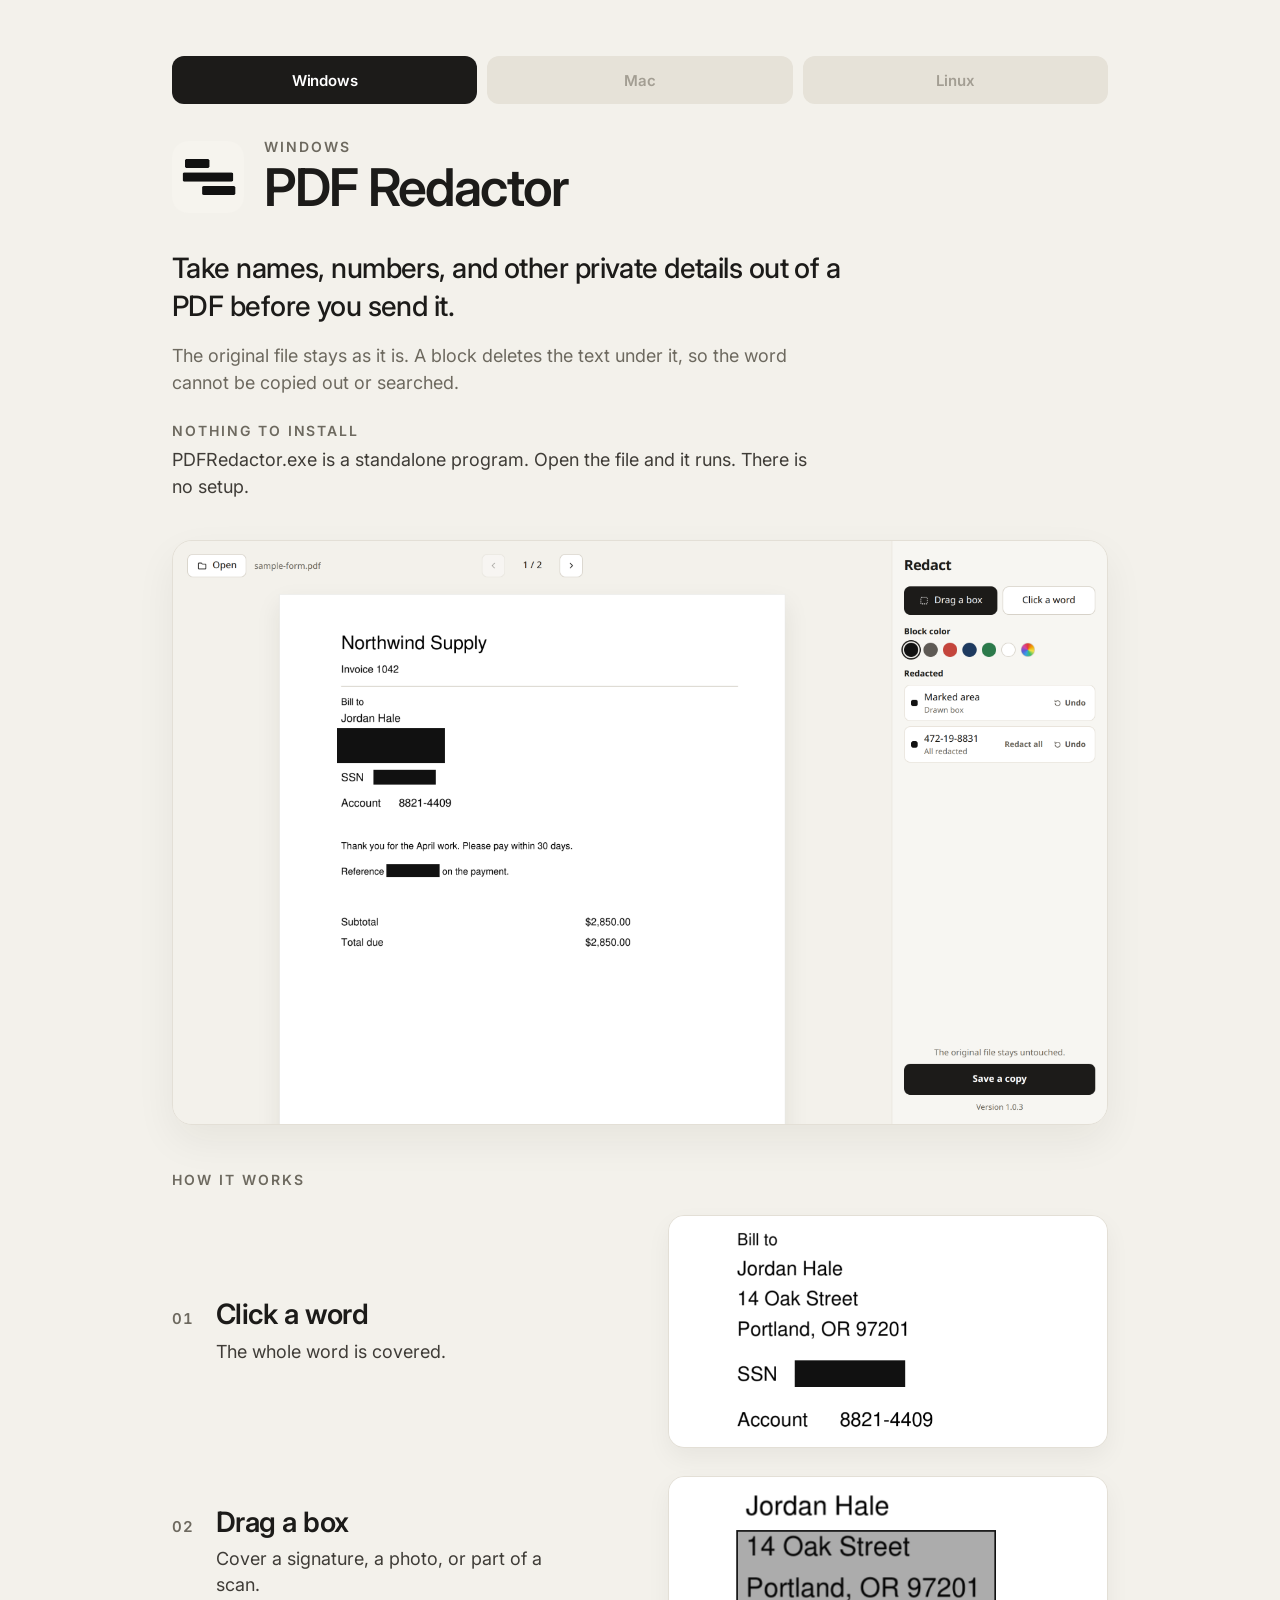
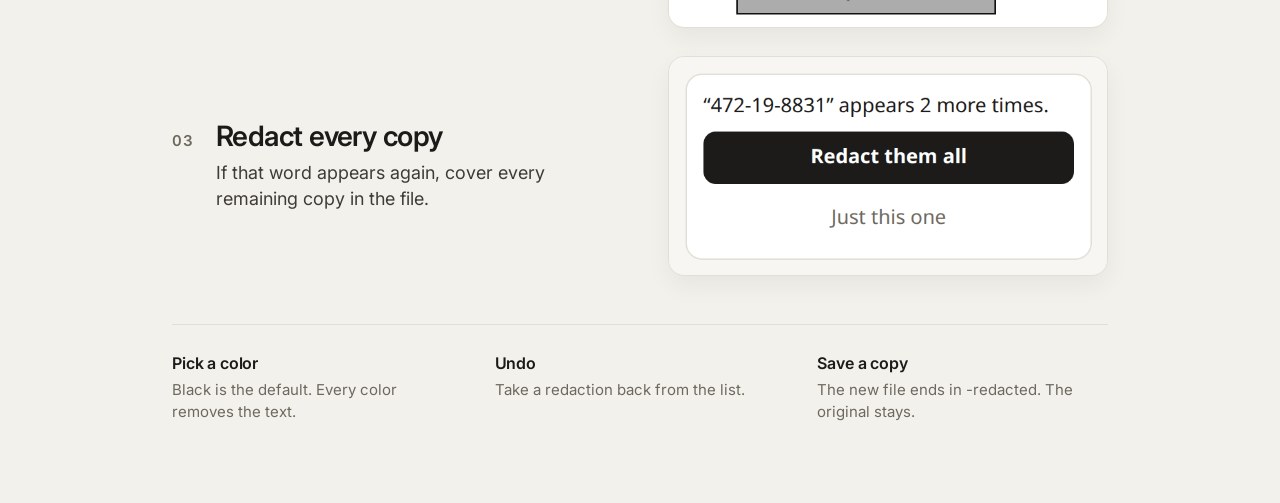
==== docs/index.html @ b8cb360b "Add a GitHub Pages site from the one-pager. Windows downloads the release. Mac and Linux are shown a" ====
<!DOCTYPE html>
<html lang="en">
<head>
  <meta charset="utf-8" />
  <meta name="viewport" content="width=device-width, initial-scale=1" />
  <title>PDF Redactor</title>
  <meta name="description" content="Take names, numbers, and other private details out of a PDF. PDF Redactor is a standalone Windows program. Nothing to install." />
  <link rel="icon" href="images/icon.png" />
  <link rel="preconnect" href="https://fonts.googleapis.com" />
  <link rel="preconnect" href="https://fonts.gstatic.com" crossorigin />
  <link href="https://fonts.googleapis.com/css2?family=Inter:wght@400;500;600&display=swap" rel="stylesheet" />
  <style>
    * { box-sizing: border-box; margin: 0; padding: 0; }

    html, body {
      background: #f3f1eb;
      color: #1c1b19;
      font-family: Inter, "Segoe UI", sans-serif;
    }

    .page {
      max-width: 1080px;
      margin: 0 auto;
      padding: 28px 20px 64px;
    }

    .downloads {
      display: grid;
      grid-template-columns: repeat(3, minmax(0, 1fr));
      gap: 10px;
    }

    .dl {
      display: flex;
      align-items: center;
      justify-content: center;
      min-height: 48px;
      padding: 12px 16px;
      border-radius: 12px;
      border: 1px solid transparent;
      font: inherit;
      font-size: 15px;
      font-weight: 600;
      letter-spacing: -0.01em;
      text-decoration: none;
      line-height: 1;
    }

    a.dl {
      background: #1c1b19;
      color: #fff;
    }

    a.dl:hover { background: #2c2b28; }

    .dl:disabled {
      background: #e6e2d8;
      color: #a39e93;
      cursor: default;
    }

    .mast {
      display: flex;
      align-items: center;
      gap: 20px;
      margin-top: 36px;
    }

    .mast img {
      width: 72px;
      height: 72px;
      border-radius: 16px;
      display: block;
    }

    .kicker, .section-label {
      font-size: 14px;
      font-weight: 600;
      letter-spacing: 0.14em;
      text-transform: uppercase;
      color: #6d695f;
      line-height: 1;
    }

    h1 {
      margin-top: 8px;
      font-size: 52px;
      font-weight: 600;
      letter-spacing: -0.035em;
      line-height: 1;
    }

    .lede {
      margin-top: 36px;
      max-width: 720px;
      font-size: 28px;
      font-weight: 500;
      letter-spacing: -0.02em;
      line-height: 1.35;
    }

    .support {
      margin-top: 16px;
      max-width: 640px;
      font-size: 18px;
      line-height: 1.5;
      color: #6d695f;
    }

    .run { margin-top: 28px; }

    .run-copy {
      margin-top: 8px;
      max-width: 640px;
      font-size: 18px;
      line-height: 1.5;
      color: #3f3c37;
    }

    .hero {
      margin-top: 40px;
      width: 100%;
      display: block;
      border-radius: 20px;
      border: 1px solid #e3dfd6;
      box-shadow: 0 16px 40px rgba(28, 27, 25, 0.06);
    }

    .section { margin-top: 48px; }

    .step {
      margin-top: 28px;
      display: grid;
      grid-template-columns: minmax(0, 1fr) minmax(240px, 440px);
      column-gap: 36px;
      align-items: center;
    }

    .head {
      display: flex;
      align-items: baseline;
      gap: 16px;
    }

    .num {
      flex: 0 0 28px;
      font-size: 15px;
      font-weight: 600;
      letter-spacing: 0.04em;
      color: #6d695f;
      font-variant-numeric: tabular-nums;
    }

    .step h2 {
      font-size: 28px;
      font-weight: 600;
      letter-spacing: -0.02em;
      line-height: 1.15;
    }

    .step .copy > p {
      margin-top: 8px;
      margin-left: 44px;
      max-width: 340px;
      font-size: 18px;
      line-height: 1.45;
      color: #3f3c37;
    }

    .step img {
      width: 100%;
      height: auto;
      display: block;
      border-radius: 16px;
      border: 1px solid #e3dfd6;
      background: #fff;
      box-shadow: 0 10px 24px rgba(28, 27, 25, 0.05);
    }

    .facts {
      margin-top: 48px;
      padding-top: 28px;
      border-top: 1px solid #e3dfd6;
      display: grid;
      grid-template-columns: 1fr 1fr 1fr;
      column-gap: 32px;
    }

    .facts h3 {
      font-size: 16px;
      font-weight: 600;
      letter-spacing: -0.01em;
      line-height: 1.3;
    }

    .facts p {
      margin-top: 6px;
      font-size: 15px;
      line-height: 1.45;
      color: #6d695f;
    }

    @media (max-width: 800px) {
      h1 { font-size: 40px; }
      .lede { font-size: 24px; }
      .step {
        grid-template-columns: 1fr;
        row-gap: 16px;
      }
      .facts {
        grid-template-columns: 1fr;
        row-gap: 22px;
      }
    }

    @media (min-width: 900px) {
      .page { padding: 56px 72px 80px; }
    }
  </style>
</head>
<body>
  <main class="page">
    <nav class="downloads" aria-label="Download">
      <a class="dl" href="https://github.com/regenerous/pdf-redactor/releases/latest/download/PDFRedactor.exe">Windows</a>
      <button class="dl" type="button" disabled aria-label="Mac, not available yet">Mac</button>
      <button class="dl" type="button" disabled aria-label="Linux, not available yet">Linux</button>
    </nav>

    <header class="mast">
      <img src="images/icon.png" alt="" />
      <div>
        <p class="kicker">Windows</p>
        <h1>PDF Redactor</h1>
      </div>
    </header>

    <p class="lede">Take names, numbers, and other private details out of a PDF before you send it.</p>
    <p class="support">The original file stays as it is. A block deletes the text under it, so the word cannot be copied out or searched.</p>

    <div class="run">
      <p class="section-label">Nothing to install</p>
      <p class="run-copy">PDFRedactor.exe is a standalone program. Open the file and it runs. There is no setup.</p>
    </div>

    <img class="hero" src="images/hero.png" alt="PDF Redactor open on an invoice. Black blocks cover an address, a social security number, and the same number in a reference line. The side panel lists each redaction." />

    <section class="section">
      <p class="section-label">How it works</p>

      <article class="step">
        <div class="copy">
          <div class="head">
            <p class="num">01</p>
            <h2>Click a word</h2>
          </div>
          <p>The whole word is covered.</p>
        </div>
        <img src="images/click.png" alt="An invoice address with the social security number covered by a black block." />
      </article>

      <article class="step">
        <div class="copy">
          <div class="head">
            <p class="num">02</p>
            <h2>Drag a box</h2>
          </div>
          <p>Cover a signature, a photo, or part of a scan.</p>
        </div>
        <img src="images/drag.png" alt="A box being dragged over a street address, with the name left visible above it." />
      </article>

      <article class="step">
        <div class="copy">
          <div class="head">
            <p class="num">03</p>
            <h2>Redact every copy</h2>
          </div>
          <p>If that word appears again, cover every remaining copy in the file.</p>
        </div>
        <img src="images/copies.png" alt="A prompt saying a number appears 2 more times, with a button to redact them all." />
      </article>
    </section>

    <section class="facts">
      <div>
        <h3>Pick a color</h3>
        <p>Black is the default. Every color removes the text.</p>
      </div>
      <div>
        <h3>Undo</h3>
        <p>Take a redaction back from the list.</p>
      </div>
      <div>
        <h3>Save a copy</h3>
        <p>The new file ends in -redacted. The original stays.</p>
      </div>
    </section>
  </main>
</body>
</html>
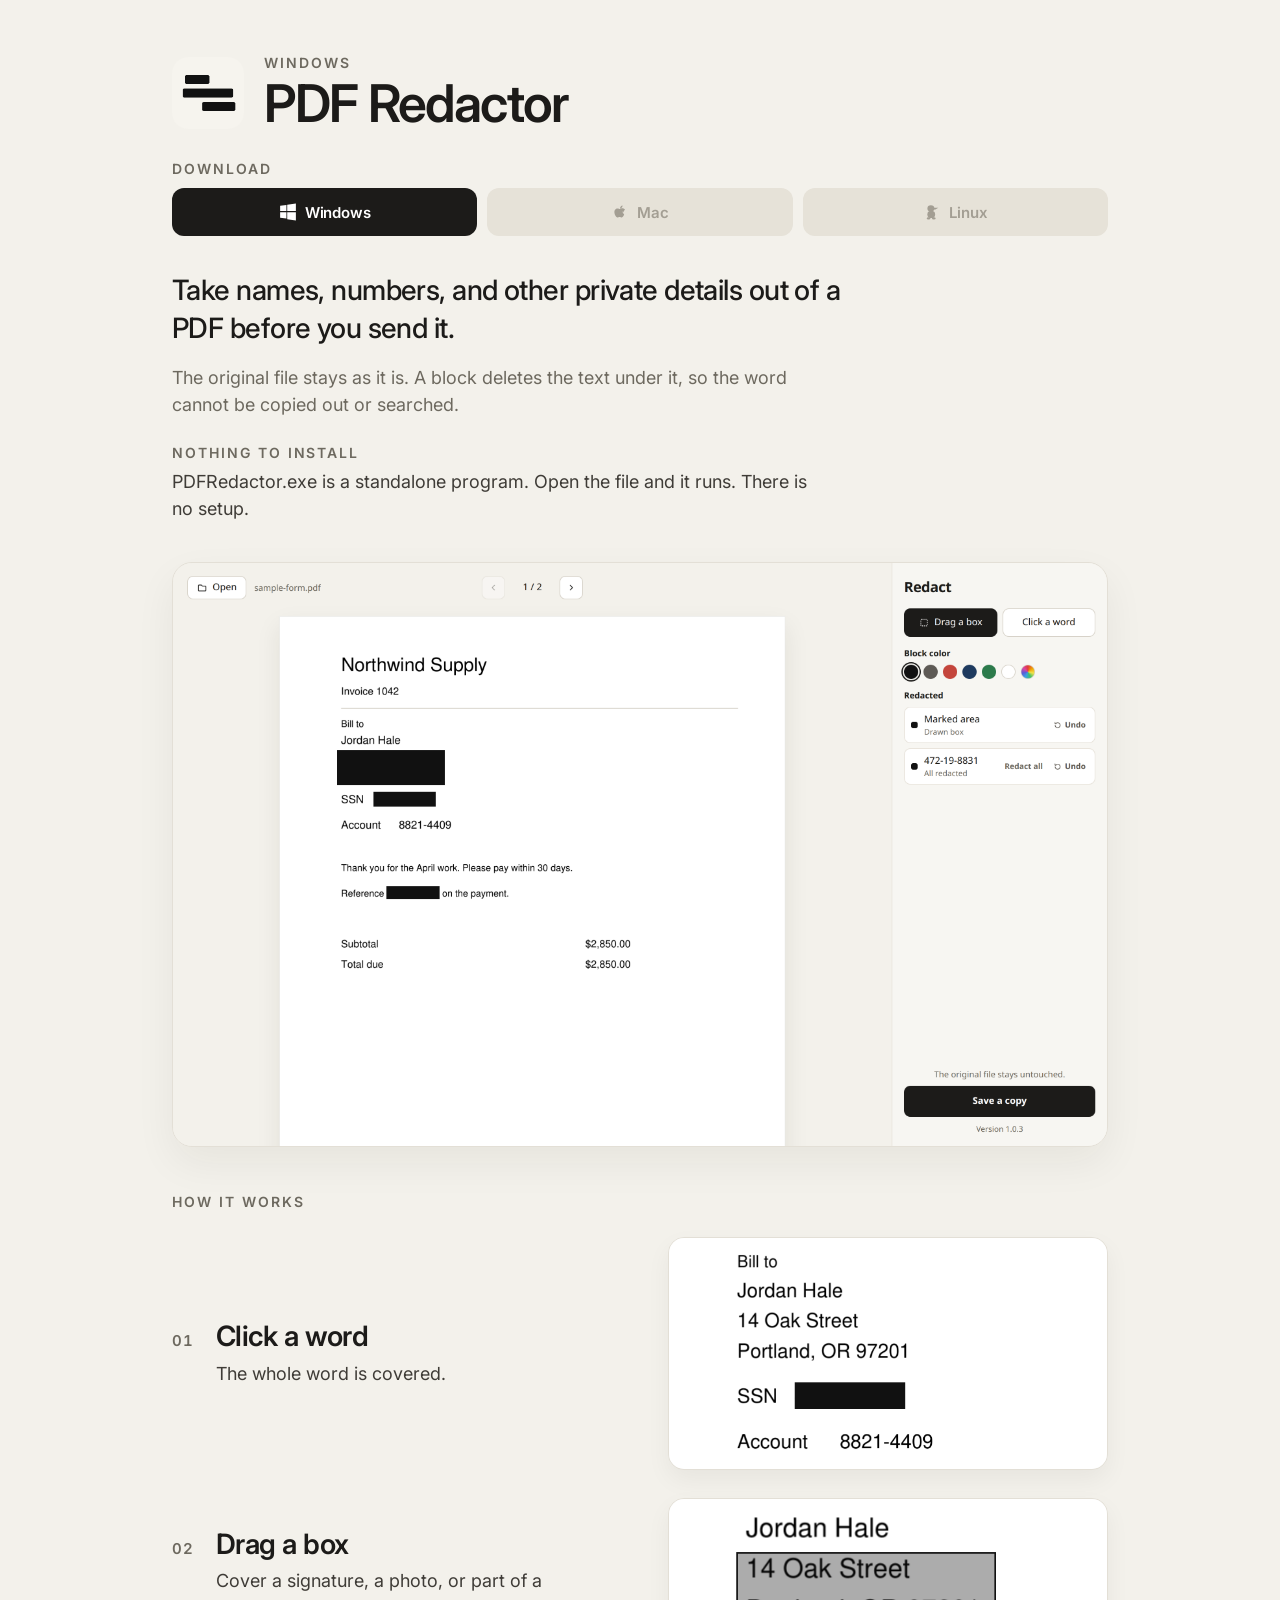
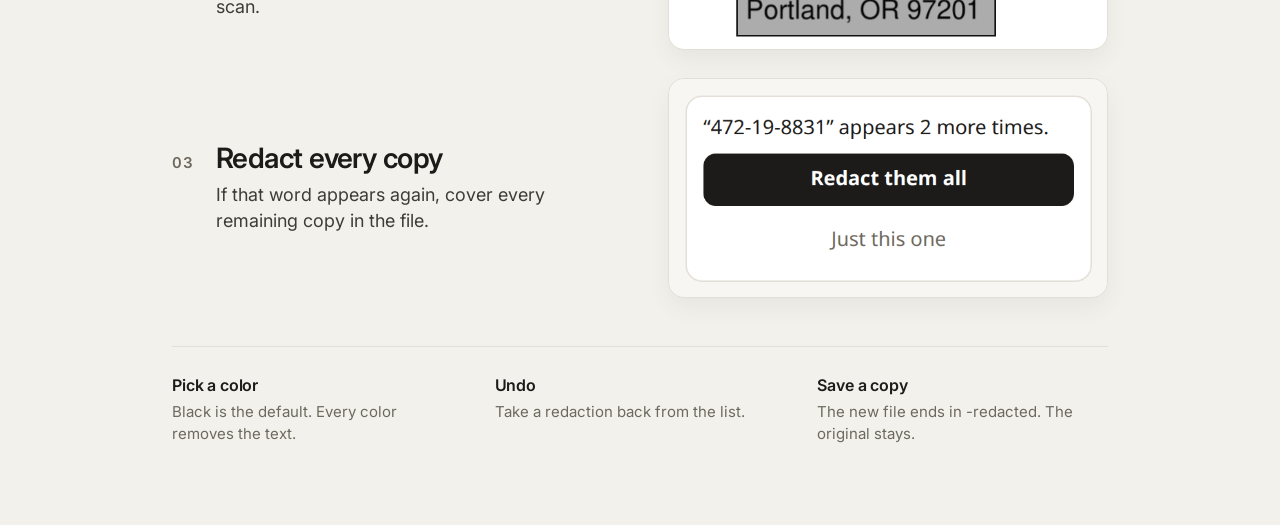
==== commit f703d5a8: "Move the download buttons under the title. Each one is labeled Download and shows a Windows, Mac, or" ====
--- a/docs/index.html
+++ b/docs/index.html
@@ -24,16 +24,20 @@
       padding: 28px 20px 64px;
     }
 
+    .downloads-block { margin-top: 32px; }
+
     .downloads {
       display: grid;
       grid-template-columns: repeat(3, minmax(0, 1fr));
       gap: 10px;
+      margin-top: 12px;
     }
 
     .dl {
       display: flex;
       align-items: center;
       justify-content: center;
+      gap: 8px;
       min-height: 48px;
       padding: 12px 16px;
       border-radius: 12px;
@@ -46,6 +50,13 @@
       line-height: 1;
     }
 
+    .dl svg {
+      width: 18px;
+      height: 18px;
+      flex: 0 0 auto;
+      display: block;
+    }
+
     a.dl {
       background: #1c1b19;
       color: #fff;
@@ -63,7 +74,6 @@
       display: flex;
       align-items: center;
       gap: 20px;
-      margin-top: 36px;
     }
 
     .mast img {
@@ -220,12 +230,6 @@
 </head>
 <body>
   <main class="page">
-    <nav class="downloads" aria-label="Download">
-      <a class="dl" href="https://github.com/regenerous/pdf-redactor/releases/latest/download/PDFRedactor.exe">Windows</a>
-      <button class="dl" type="button" disabled aria-label="Mac, not available yet">Mac</button>
-      <button class="dl" type="button" disabled aria-label="Linux, not available yet">Linux</button>
-    </nav>
-
     <header class="mast">
       <img src="images/icon.png" alt="" />
       <div>
@@ -233,6 +237,30 @@
         <h1>PDF Redactor</h1>
       </div>
     </header>
+
+    <section class="downloads-block">
+      <h2 class="section-label">Download</h2>
+      <nav class="downloads" aria-label="Download">
+        <a class="dl" href="https://github.com/regenerous/pdf-redactor/releases/latest/download/PDFRedactor.exe">
+          <svg viewBox="0 0 16 16" aria-hidden="true"><path fill="currentColor" d="M1 2.5 6.6 1.7v5.5H1V2.5zm6.3-.9L15 .4v6.8H7.3V1.6zM1 8.3h5.6v5.5L1 13V8.3zm6.3 0H15v7.3l-7.7-1.1V8.3z"/></svg>
+          Windows
+        </a>
+        <button class="dl" type="button" disabled aria-label="Mac, not available yet">
+          <svg viewBox="0 0 16 16" aria-hidden="true"><path fill="currentColor" d="M11.1 8.4c0-1.6 1.3-2.3 1.4-2.4-.8-1.1-1.9-1.3-2.3-1.3-1-.1-1.9.6-2.4.6-.5 0-1.3-.6-2.1-.5-.9 0-1.8.5-2.3 1.4-.9 1.6-.2 4 .7 5.3.4.6 1 1.3 1.7 1.3.7 0 .9-.4 1.8-.4s1.1.4 1.8.4 1.2-.6 1.6-1.3c.5-.8.7-1.5.7-1.6s-1.4-.5-1.6-2.5zM9.7 4.1c.4-.5.6-1.1.6-1.8-.6 0-1.2.4-1.6.9-.3.4-.7 1.1-.6 1.7.6 0 1.2-.4 1.6-.8z"/></svg>
+          Mac
+        </button>
+        <button class="dl" type="button" disabled aria-label="Linux, not available yet">
+          <svg viewBox="0 0 24 24" aria-hidden="true">
+            <ellipse cx="10.5" cy="7.2" rx="4.6" ry="4.2" fill="currentColor" />
+            <path fill="currentColor" d="M14.2 6.2h6.2L16.6 8.8h-2.4z" />
+            <ellipse cx="11" cy="15.2" rx="5.2" ry="4.8" fill="currentColor" />
+            <ellipse cx="7.4" cy="20.6" rx="2.5" ry="1.5" fill="currentColor" />
+            <ellipse cx="14.4" cy="20.6" rx="2.5" ry="1.5" fill="currentColor" />
+          </svg>
+          Linux
+        </button>
+      </nav>
+    </section>
 
     <p class="lede">Take names, numbers, and other private details out of a PDF before you send it.</p>
     <p class="support">The original file stays as it is. A block deletes the text under it, so the word cannot be copied out or searched.</p>
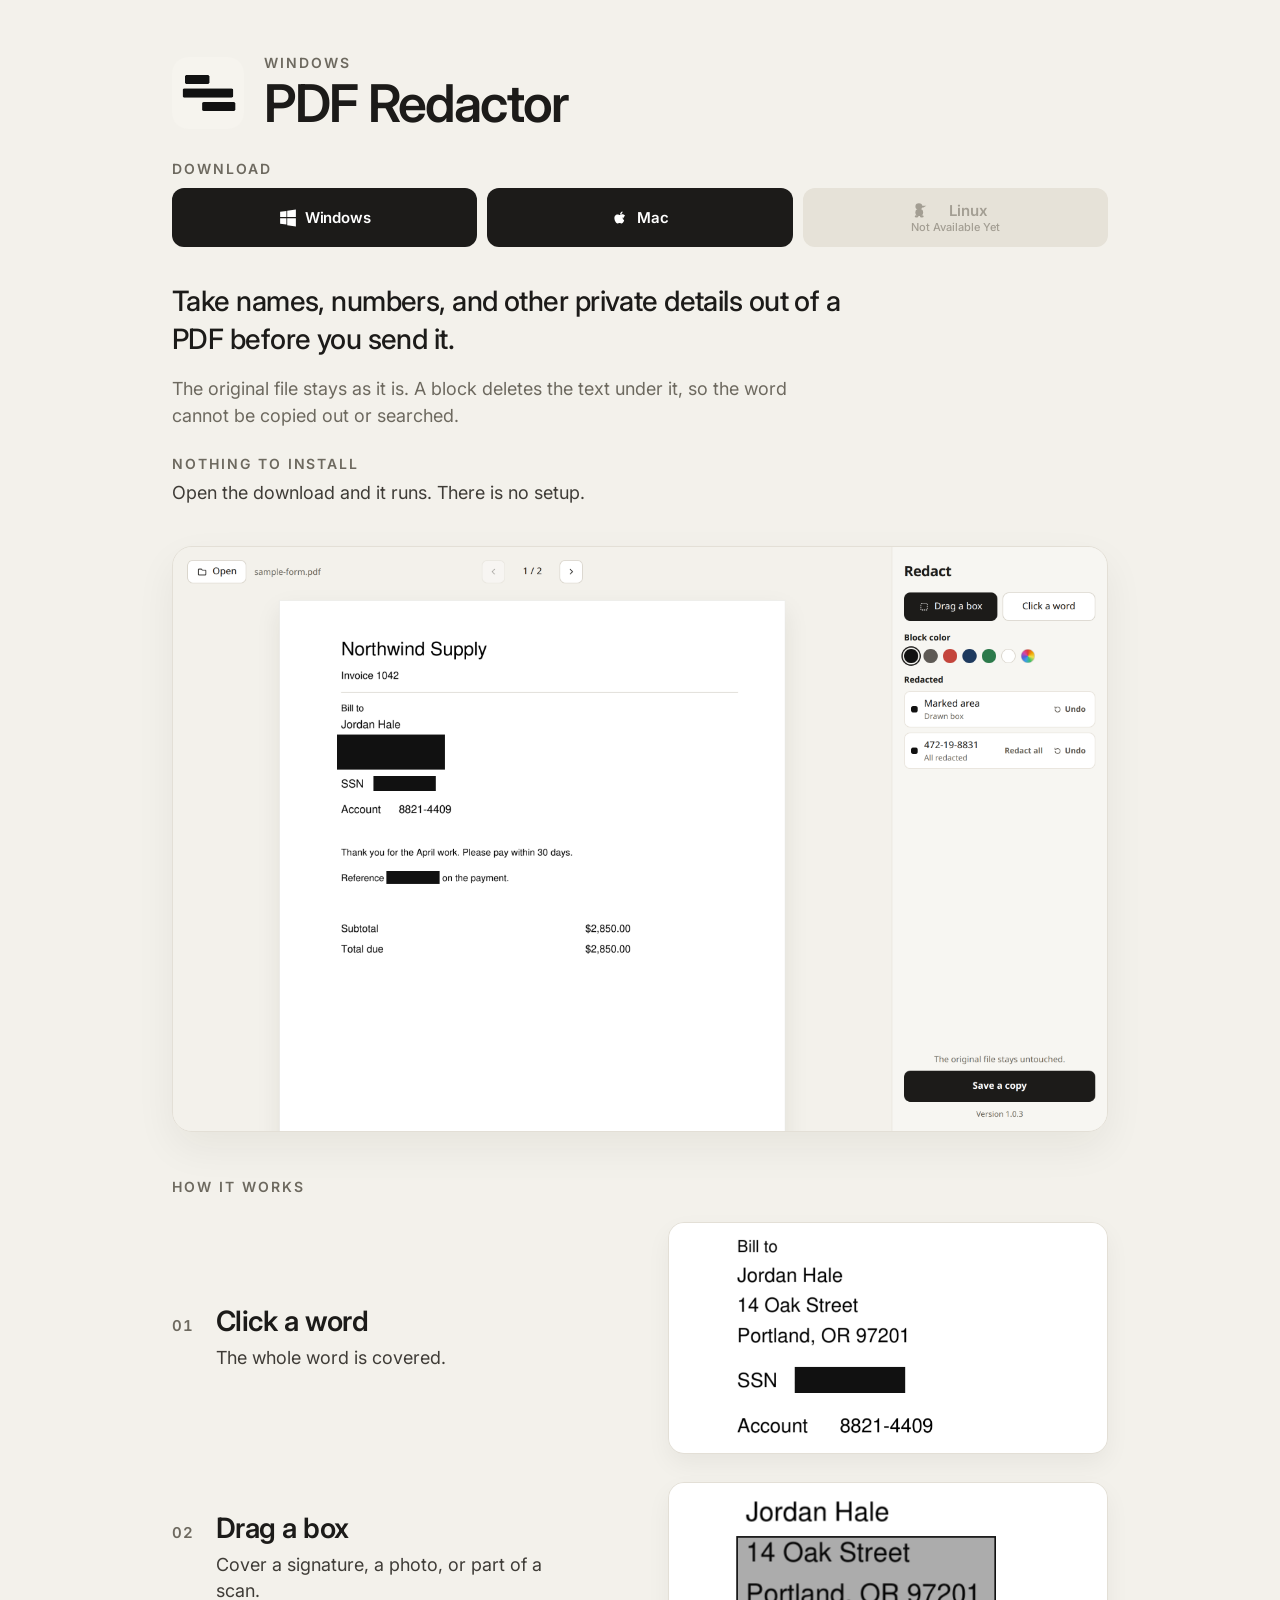
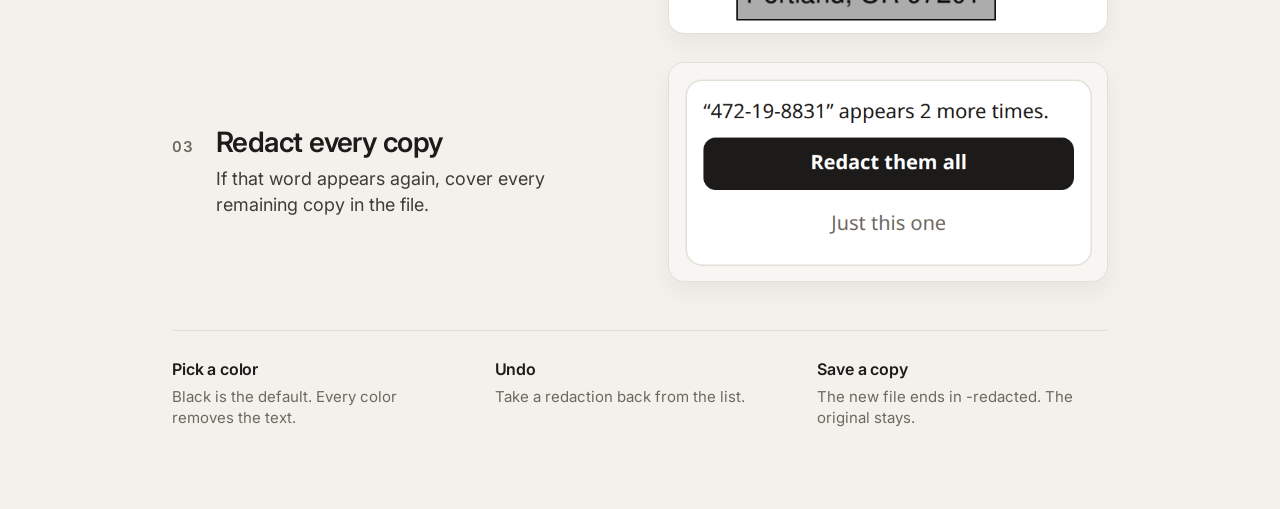
==== commit 9ec17fa8: "Turn on the Mac download and mark Linux as not available yet. The Mac button downloads PDFRedactor-m" ====
--- a/docs/index.html
+++ b/docs/index.html
@@ -57,6 +57,26 @@
       display: block;
     }
 
+    .dl-linux {
+      display: grid;
+      grid-template-columns: 18px auto;
+      column-gap: 8px;
+      row-gap: 2px;
+      justify-content: center;
+      align-items: center;
+    }
+
+    .dl-linux svg { grid-row: 1; grid-column: 1; }
+    .dl-linux .os { grid-row: 1; grid-column: 2; }
+
+    .dl-linux small {
+      grid-column: 1 / -1;
+      font-size: 11px;
+      font-weight: 500;
+      letter-spacing: 0;
+      line-height: 1.2;
+    }
+
     a.dl {
       background: #1c1b19;
       color: #fff;
@@ -245,11 +265,11 @@
           <svg viewBox="0 0 16 16" aria-hidden="true"><path fill="currentColor" d="M1 2.5 6.6 1.7v5.5H1V2.5zm6.3-.9L15 .4v6.8H7.3V1.6zM1 8.3h5.6v5.5L1 13V8.3zm6.3 0H15v7.3l-7.7-1.1V8.3z"/></svg>
           Windows
         </a>
-        <button class="dl" type="button" disabled aria-label="Mac, not available yet">
+        <a class="dl" href="https://github.com/regenerous/pdf-redactor/releases/latest/download/PDFRedactor-mac.zip">
           <svg viewBox="0 0 16 16" aria-hidden="true"><path fill="currentColor" d="M11.1 8.4c0-1.6 1.3-2.3 1.4-2.4-.8-1.1-1.9-1.3-2.3-1.3-1-.1-1.9.6-2.4.6-.5 0-1.3-.6-2.1-.5-.9 0-1.8.5-2.3 1.4-.9 1.6-.2 4 .7 5.3.4.6 1 1.3 1.7 1.3.7 0 .9-.4 1.8-.4s1.1.4 1.8.4 1.2-.6 1.6-1.3c.5-.8.7-1.5.7-1.6s-1.4-.5-1.6-2.5zM9.7 4.1c.4-.5.6-1.1.6-1.8-.6 0-1.2.4-1.6.9-.3.4-.7 1.1-.6 1.7.6 0 1.2-.4 1.6-.8z"/></svg>
           Mac
-        </button>
-        <button class="dl" type="button" disabled aria-label="Linux, not available yet">
+        </a>
+        <button class="dl dl-linux" type="button" disabled aria-label="Linux, not available yet">
           <svg viewBox="0 0 24 24" aria-hidden="true">
             <ellipse cx="10.5" cy="7.2" rx="4.6" ry="4.2" fill="currentColor" />
             <path fill="currentColor" d="M14.2 6.2h6.2L16.6 8.8h-2.4z" />
@@ -257,7 +277,8 @@
             <ellipse cx="7.4" cy="20.6" rx="2.5" ry="1.5" fill="currentColor" />
             <ellipse cx="14.4" cy="20.6" rx="2.5" ry="1.5" fill="currentColor" />
           </svg>
-          Linux
+          <span class="os">Linux</span>
+          <small>Not Available Yet</small>
         </button>
       </nav>
     </section>
@@ -267,7 +288,7 @@
 
     <div class="run">
       <p class="section-label">Nothing to install</p>
-      <p class="run-copy">PDFRedactor.exe is a standalone program. Open the file and it runs. There is no setup.</p>
+      <p class="run-copy">Open the download and it runs. There is no setup.</p>
     </div>
 
     <img class="hero" src="images/hero.png" alt="PDF Redactor open on an invoice. Black blocks cover an address, a social security number, and the same number in a reference line. The side panel lists each redaction." />
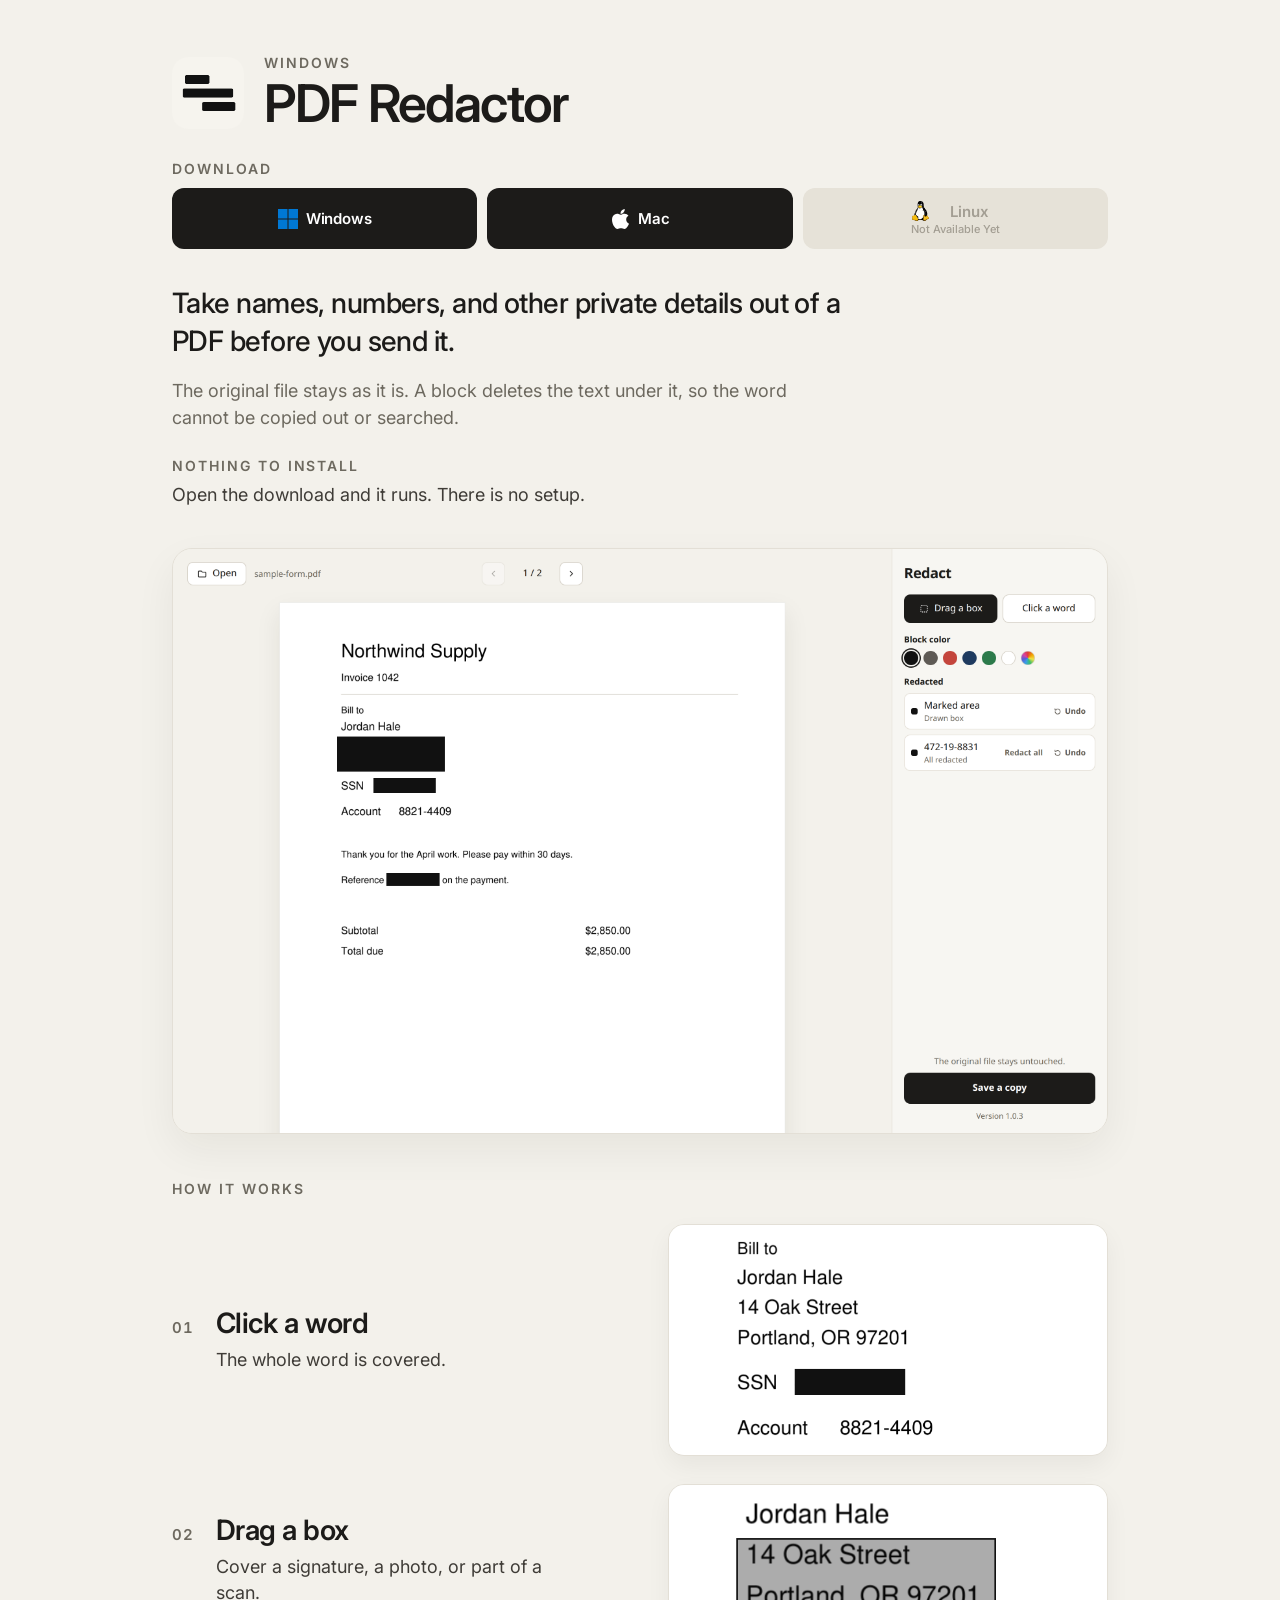
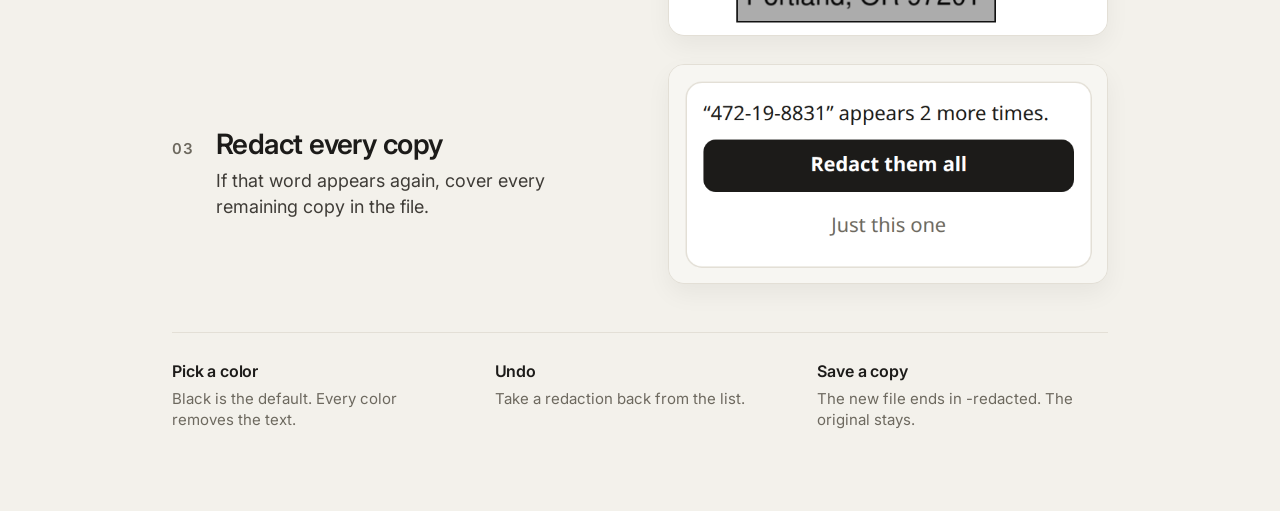
==== commit abf74f8f: "Use the official Windows, Apple, and Tux logos on the download buttons. Co-authored-by: x.tribune875" ====
--- a/docs/index.html
+++ b/docs/index.html
@@ -50,23 +50,24 @@
       line-height: 1;
     }
 
-    .dl svg {
-      width: 18px;
-      height: 18px;
+    .dl .os-icon {
+      width: 20px;
+      height: 20px;
       flex: 0 0 auto;
       display: block;
+      object-fit: contain;
     }
 
     .dl-linux {
       display: grid;
-      grid-template-columns: 18px auto;
+      grid-template-columns: 20px auto;
       column-gap: 8px;
       row-gap: 2px;
       justify-content: center;
       align-items: center;
     }
 
-    .dl-linux svg { grid-row: 1; grid-column: 1; }
+    .dl-linux .os-icon { grid-row: 1; grid-column: 1; }
     .dl-linux .os { grid-row: 1; grid-column: 2; }
 
     .dl-linux small {
@@ -262,21 +263,15 @@
       <h2 class="section-label">Download</h2>
       <nav class="downloads" aria-label="Download">
         <a class="dl" href="https://github.com/regenerous/pdf-redactor/releases/latest/download/PDFRedactor.exe">
-          <svg viewBox="0 0 16 16" aria-hidden="true"><path fill="currentColor" d="M1 2.5 6.6 1.7v5.5H1V2.5zm6.3-.9L15 .4v6.8H7.3V1.6zM1 8.3h5.6v5.5L1 13V8.3zm6.3 0H15v7.3l-7.7-1.1V8.3z"/></svg>
+          <img class="os-icon" src="images/windows.svg" alt="" />
           Windows
         </a>
         <a class="dl" href="https://github.com/regenerous/pdf-redactor/releases/latest/download/PDFRedactor-mac.zip">
-          <svg viewBox="0 0 16 16" aria-hidden="true"><path fill="currentColor" d="M11.1 8.4c0-1.6 1.3-2.3 1.4-2.4-.8-1.1-1.9-1.3-2.3-1.3-1-.1-1.9.6-2.4.6-.5 0-1.3-.6-2.1-.5-.9 0-1.8.5-2.3 1.4-.9 1.6-.2 4 .7 5.3.4.6 1 1.3 1.7 1.3.7 0 .9-.4 1.8-.4s1.1.4 1.8.4 1.2-.6 1.6-1.3c.5-.8.7-1.5.7-1.6s-1.4-.5-1.6-2.5zM9.7 4.1c.4-.5.6-1.1.6-1.8-.6 0-1.2.4-1.6.9-.3.4-.7 1.1-.6 1.7.6 0 1.2-.4 1.6-.8z"/></svg>
+          <img class="os-icon" src="images/apple.svg" alt="" />
           Mac
         </a>
         <button class="dl dl-linux" type="button" disabled aria-label="Linux, not available yet">
-          <svg viewBox="0 0 24 24" aria-hidden="true">
-            <ellipse cx="10.5" cy="7.2" rx="4.6" ry="4.2" fill="currentColor" />
-            <path fill="currentColor" d="M14.2 6.2h6.2L16.6 8.8h-2.4z" />
-            <ellipse cx="11" cy="15.2" rx="5.2" ry="4.8" fill="currentColor" />
-            <ellipse cx="7.4" cy="20.6" rx="2.5" ry="1.5" fill="currentColor" />
-            <ellipse cx="14.4" cy="20.6" rx="2.5" ry="1.5" fill="currentColor" />
-          </svg>
+          <img class="os-icon" src="images/linux.svg" alt="" />
           <span class="os">Linux</span>
           <small>Not Available Yet</small>
         </button>
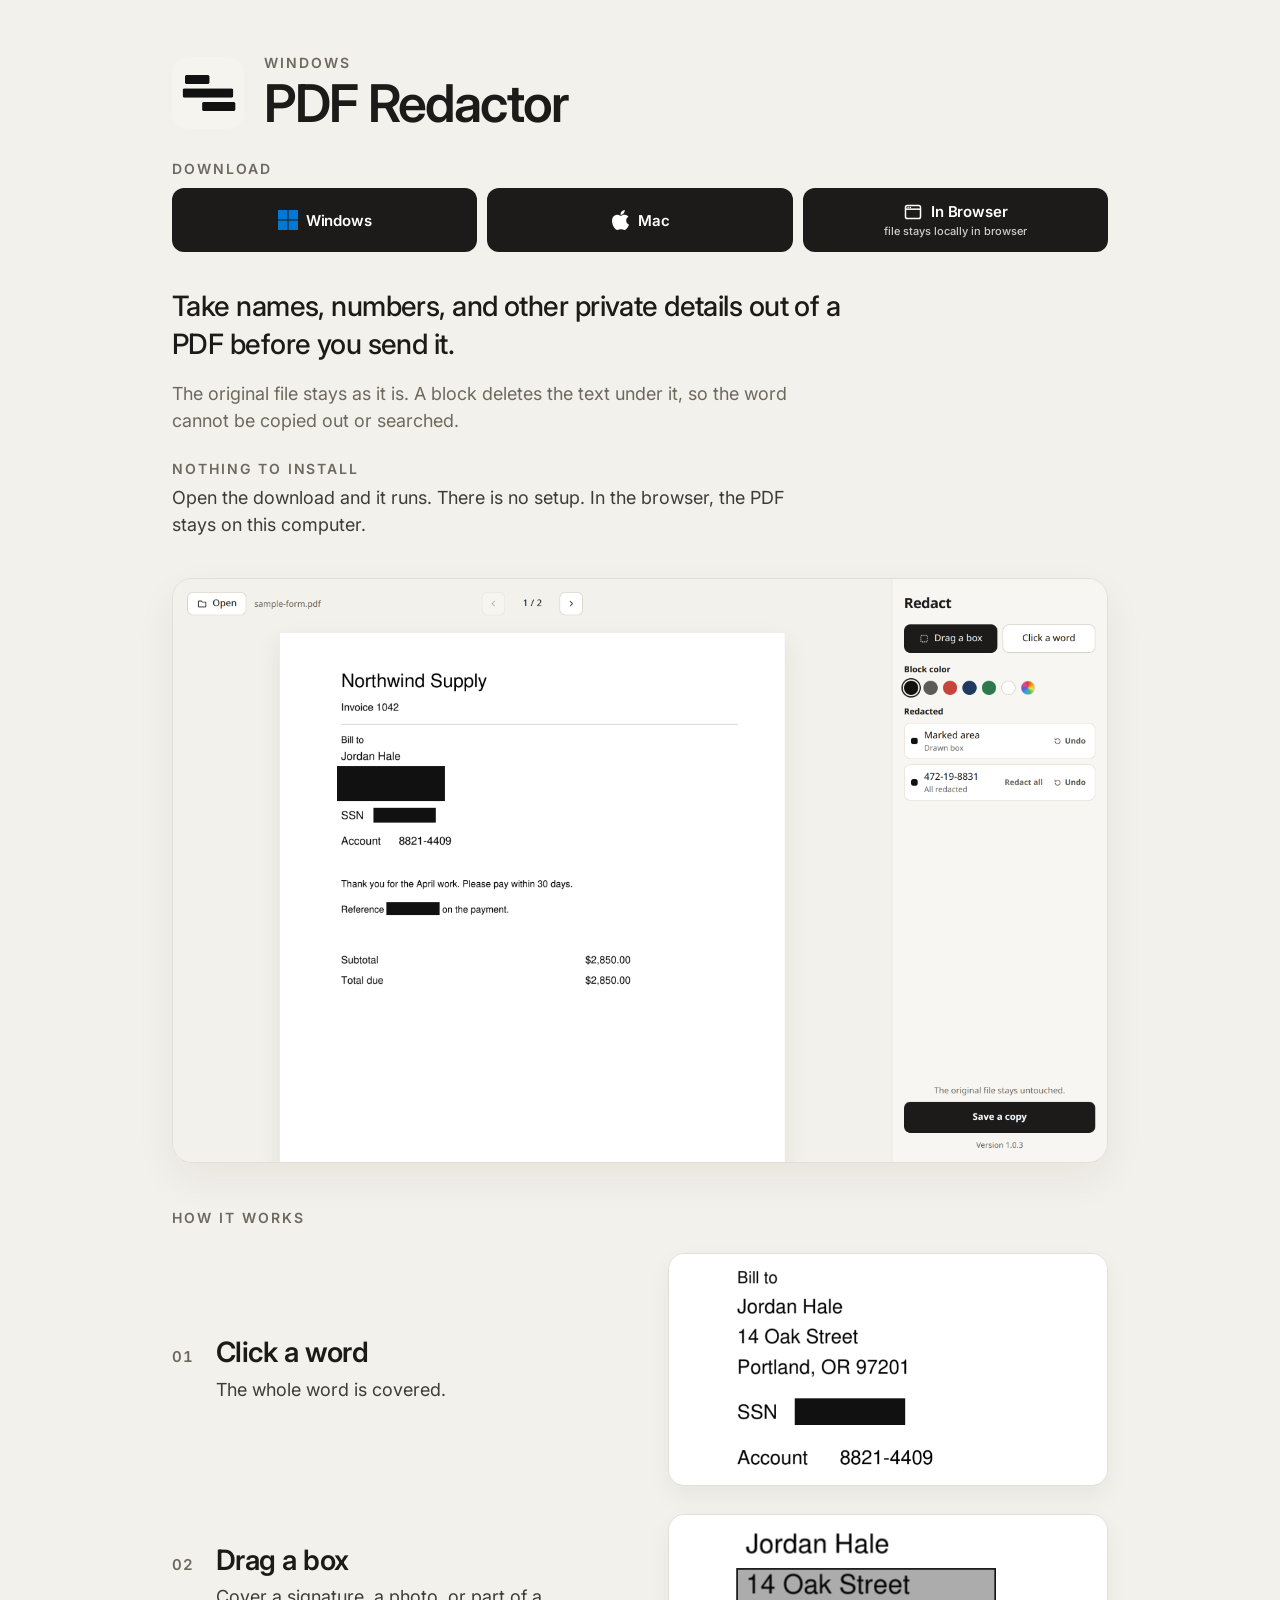
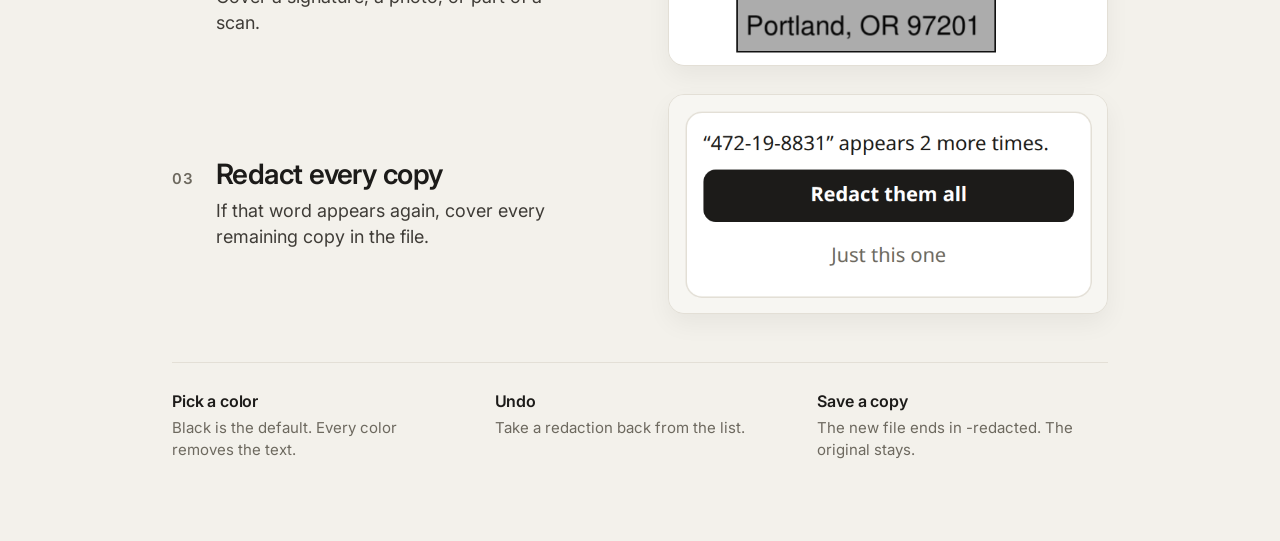
==== commit 5f28498e: "Add an in-browser redactor on the GitHub Pages site. Replace the Linux download button with an In Br" ====
--- a/docs/index.html
+++ b/docs/index.html
@@ -4,7 +4,7 @@
   <meta charset="utf-8" />
   <meta name="viewport" content="width=device-width, initial-scale=1" />
   <title>PDF Redactor</title>
-  <meta name="description" content="Take names, numbers, and other private details out of a PDF. PDF Redactor is a standalone Windows program. Nothing to install." />
+  <meta name="description" content="Take names, numbers, and other private details out of a PDF. Run PDF Redactor in the browser, or download it for Windows or Mac. Nothing to install." />
   <link rel="icon" href="images/icon.png" />
   <link rel="preconnect" href="https://fonts.googleapis.com" />
   <link rel="preconnect" href="https://fonts.gstatic.com" crossorigin />
@@ -58,24 +58,33 @@
       object-fit: contain;
     }
 
-    .dl-linux {
-      display: grid;
-      grid-template-columns: 20px auto;
-      column-gap: 8px;
-      row-gap: 2px;
-      justify-content: center;
+    .dl-browser {
+      flex-direction: column;
+      gap: 3px;
+      min-height: 64px;
+      line-height: 1.15;
+      padding-top: 10px;
+      padding-bottom: 10px;
+    }
+
+    .dl-browser .label {
+      display: inline-flex;
       align-items: center;
-    }
-
-    .dl-linux .os-icon { grid-row: 1; grid-column: 1; }
-    .dl-linux .os { grid-row: 1; grid-column: 2; }
-
-    .dl-linux small {
-      grid-column: 1 / -1;
+      gap: 8px;
+    }
+
+    .dl-browser small {
       font-size: 11px;
       font-weight: 500;
       letter-spacing: 0;
-      line-height: 1.2;
+      line-height: 1.25;
+      text-align: center;
+      color: rgba(255, 255, 255, 0.78);
+    }
+
+    a.dl:focus-visible {
+      outline: 2px solid #1c1b19;
+      outline-offset: 3px;
     }
 
     a.dl {
@@ -234,6 +243,7 @@
     @media (max-width: 800px) {
       h1 { font-size: 40px; }
       .lede { font-size: 24px; }
+      .downloads { grid-template-columns: 1fr; }
       .step {
         grid-template-columns: 1fr;
         row-gap: 16px;
@@ -270,11 +280,13 @@
           <img class="os-icon" src="images/apple.svg" alt="" />
           Mac
         </a>
-        <button class="dl dl-linux" type="button" disabled aria-label="Linux, not available yet">
-          <img class="os-icon" src="images/linux.svg" alt="" />
-          <span class="os">Linux</span>
-          <small>Not Available Yet</small>
-        </button>
+        <a class="dl dl-browser" href="app/index.html">
+          <span class="label">
+            <img class="os-icon" src="images/browser.svg" alt="" />
+            <span>In Browser</span>
+          </span>
+          <small>file stays locally in browser</small>
+        </a>
       </nav>
     </section>
 
@@ -283,7 +295,7 @@
 
     <div class="run">
       <p class="section-label">Nothing to install</p>
-      <p class="run-copy">Open the download and it runs. There is no setup.</p>
+      <p class="run-copy">Open the download and it runs. There is no setup. In the browser, the PDF stays on this computer.</p>
     </div>
 
     <img class="hero" src="images/hero.png" alt="PDF Redactor open on an invoice. Black blocks cover an address, a social security number, and the same number in a reference line. The side panel lists each redaction." />
